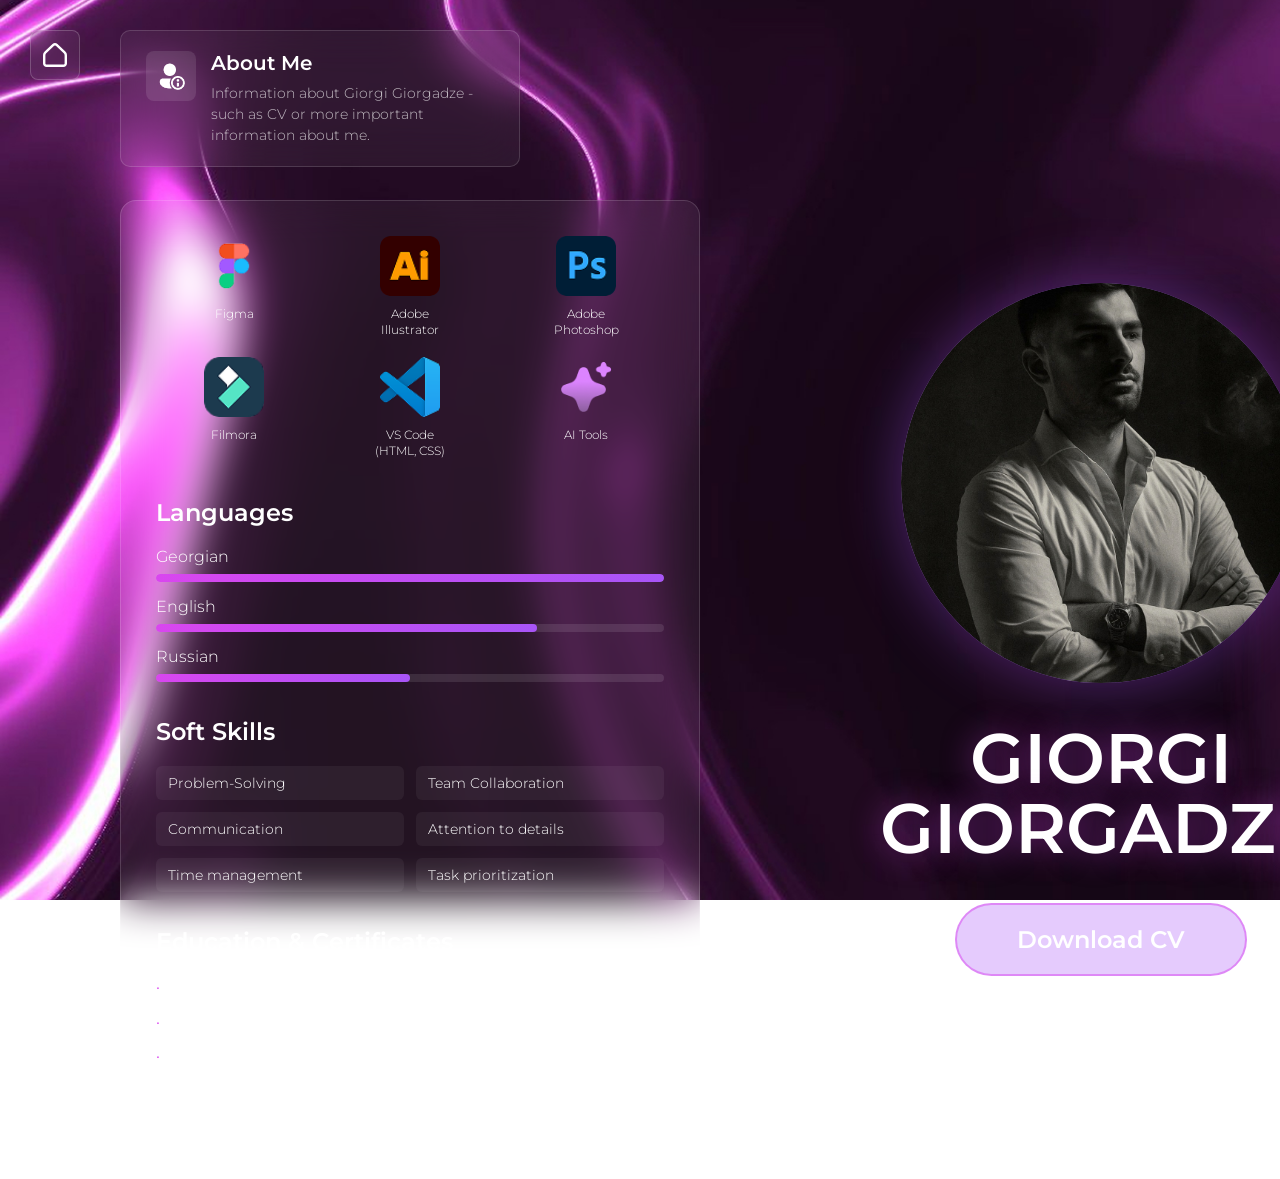
==== about.html @ b4e93c6a "Add files via upload" ====
<!DOCTYPE html>
<html lang="en">
<head>
    <meta charset="UTF-8">
    <meta name="viewport" content="width=device-width, initial-scale=1.0">
    <title>About Me - Giorgi Giorgadze</title>
    <link rel="preconnect" href="https://fonts.googleapis.com">
    <link rel="preconnect" href="https://fonts.gstatic.com" crossorigin>
    <link href="https://fonts.googleapis.com/css2?family=Montserrat:wght@300;600&display=swap" rel="stylesheet">
    <link rel="stylesheet" href="css/style.css">
</head>
<body class="about-page">
    <a href="index.html" class="home-button">
        <img src="assets/icons/home-icon.svg" alt="Home">
    </a>

    <div class="about-header-card">
        <div class="card-icon">
            <img src="assets/icons/user-icon.png" alt="About Me">
        </div>
        <div class="card-content">
            <h3>About Me</h3>
            <p>Information about Giorgi Giorgadze - such as CV or more important information about me.</p>
        </div>
    </div>

    <div class="about-container">
        <div class="left-panel">
            <div class="tools-section">
                <div class="tool-item">
                    <img src="assets/icons/figma.png" alt="Figma">
                    <span>Figma</span>
                </div>
                <div class="tool-item">
                    <img src="assets/icons/illustrator.png" alt="Adobe Illustrator">
                    <span>Adobe<br>Illustrator</span>
                </div>
                <div class="tool-item">
                    <img src="assets/icons/photoshop.png" alt="Adobe Photoshop">
                    <span>Adobe<br>Photoshop</span>
                </div>
                <div class="tool-item">
                    <img src="assets/icons/filmora.png" alt="Filmora">
                    <span>Filmora</span>
                </div>
                <div class="tool-item">
                    <img src="assets/icons/vscode.png" alt="VS Code">
                    <span>VS Code<br>(HTML, CSS)</span>
                </div>
                <div class="tool-item">
                    <img src="assets/icons/ai-tools.png" alt="AI Tools">
                    <span>AI Tools</span>
                </div>
            </div>

            <div class="languages-section">
                <h2>Languages</h2>
                <div class="language-item">
                    <span class="language-name">Georgian</span>
                    <div class="progress-bar">
                        <div class="progress-fill" style="width: 100%;"></div>
                    </div>
                </div>
                <div class="language-item">
                    <span class="language-name">English</span>
                    <div class="progress-bar">
                        <div class="progress-fill" style="width: 75%;"></div>
                    </div>
                </div>
                <div class="language-item">
                    <span class="language-name">Russian</span>
                    <div class="progress-bar">
                        <div class="progress-fill" style="width: 50%;"></div>
                    </div>
                </div>
            </div>

            <div class="soft-skills-section">
                <h2>Soft Skills</h2>
                <div class="skills-grid">
                    <span>Problem-Solving</span>
                    <span>Team Collaboration</span>
                    <span>Communication</span>
                    <span>Attention to details</span>
                    <span>Time management</span>
                    <span>Task prioritization</span>
                </div>
            </div>

            <div class="education-section">
                <h2>Education & Certificates</h2>
                <ul>
                    <li>Ilia State University - Faculty of Sciences and Arts</li>
                    <li>Foster Academy - Graphics Design (Full Course)</li>
                    <li>Skillwill - Graphics & UI/UX Design</li>
                </ul>
            </div>
        </div>

        <div class="right-panel">
            <div class="profile-section">
                <div class="profile-photo">
                    <img src="assets/profile/profile-photo.jpg" alt="Giorgi Giorgadze">
                </div>
                <h1 class="profile-name">
                    GIORGI<br>
                    GIORGADZE
                </h1>
                <a href="https://shorturl.at/78d50" class="download-cv-btn">Download CV</a>
            </div>
        </div>
    </div>
</body>
</html>
---- css/style.css ----
/* ===== GLOBAL RESET & BASE STYLES ===== */
* {
    margin: 0;
    padding: 0;
    box-sizing: border-box;
}

body {
    font-family: 'Montserrat', sans-serif;
    font-weight: 300;
    min-height: 100vh;
    overflow-x: hidden;
    position: relative;
}

/* ===== BACKGROUND STYLES FOR EACH PAGE ===== */
.main-page {
    background: linear-gradient(135deg, #001a33 0%, #003d5c 50%, #00506b 100%);
    background-image: url('../assets/backgrounds/main-bg.jpg');
    background-size: cover;
    background-position: center;
    background-attachment: fixed;
}

.about-page {
    background: linear-gradient(135deg, #2d0a3d 0%, #5a1578 50%, #8b2ca0 100%);
    background-image: url('../assets/backgrounds/about-bg.jpg');
    background-size: cover;
    background-position: center;
    background-attachment: fixed;
}

.portfolio-page {
    background: linear-gradient(135deg, #4a1f0a 0%, #8b3a1a 50%, #c55228 100%);
    background-image: url('../assets/backgrounds/portfolio-bg.jpg');
    background-size: cover;
    background-position: center;
    background-attachment: fixed;
}

.contact-page {
    background: linear-gradient(135deg, #4a5f0a 0%, #7ea514 50%, #a0d911 100%);
    background-image: url('../assets/backgrounds/contact-bg.jpg');
    background-size: cover;
    background-position: center;
    background-attachment: fixed;
}

/* ===== HOME BUTTON ===== */
.home-button {
    position: fixed;
    top: 30px;
    left: 30px;
    width: 50px;
    height: 50px;
    display: flex;
    align-items: center;
    justify-content: center;
    background: rgba(255, 255, 255, 0.05);
    border: 1px solid rgba(255, 255, 255, 0.2);
    border-radius: 8px;
    backdrop-filter: blur(10px);
    transition: all 0.3s ease;
    z-index: 1000;
    text-decoration: none;
}

.home-button:hover {
    background: rgba(255, 255, 255, 0.1);
    border-color: rgba(255, 255, 255, 0.4);
    transform: translateY(-2px);
}

.home-button img {
    width: 24px;
    height: 24px;
    filter: brightness(0) invert(1);
}

/* ===== MAIN PAGE STYLES ===== */
.container {
    min-height: 100vh;
    display: flex;
    padding: 40px;
    gap: 60px;
}

.left-section {
    flex: 0 0 500px;
    display: flex;
    align-items: center;
}

.navigation-cards {
    display: flex;
    flex-direction: column;
    gap: 30px;
    width: 100%;
}

.nav-card {
    display: flex;
    gap: 20px;
    padding: 25px;
    background: rgba(255, 255, 255, 0.05);
    border: 1px solid rgba(255, 255, 255, 0.15);
    border-radius: 12px;
    backdrop-filter: blur(20px);
    transition: all 0.4s ease;
    text-decoration: none;
    position: relative;
    overflow: hidden;
}

.nav-card::before {
    content: '';
    position: absolute;
    top: 0;
    left: -100%;
    width: 100%;
    height: 100%;
    background: linear-gradient(90deg, transparent, rgba(255, 255, 255, 0.1), transparent);
    transition: left 0.6s ease;
}

.nav-card:hover {
    background: rgba(255, 255, 255, 0.1);
    border-color: rgba(0, 255, 255, 0.5);
    transform: translateX(10px);
    box-shadow: 0 8px 32px rgba(0, 255, 255, 0.3);
}

.nav-card:hover::before {
    left: 100%;
}

.card-icon {
    width: 50px;
    height: 50px;
    display: flex;
    align-items: center;
    justify-content: center;
    background: rgba(255, 255, 255, 0.1);
    border-radius: 8px;
    flex-shrink: 0;
}

.card-icon img {
    width: 30px;
    height: 30px;
    filter: brightness(0) invert(1);
}

.card-content h3 {
    color: white;
    font-size: 20px;
    margin-bottom: 8px;
    font-weight: 600;
}

.card-content p {
    color: rgba(255, 255, 255, 0.7);
    font-size: 14px;
    line-height: 1.5;
    font-weight: 300;
}

.right-section {
    flex: 1;
    display: flex;
    align-items: center;
    justify-content: center;
}

.main-heading {
    font-size: 120px;
    font-weight: 600;
    line-height: 1.1;
    text-transform: uppercase;
    letter-spacing: -2px;
    
    /* GLASS TEXT EFFECT */
    color: rgba(255, 255, 255, 0.1);
    background: linear-gradient(135deg, 
                rgba(255, 255, 255, 0.9) 0%,
                rgba(255, 255, 255, 0.4) 50%,
                rgba(255, 255, 255, 0.8) 100%);
    -webkit-background-clip: text;
    -webkit-text-fill-color: transparent;
    background-clip: text;
    text-shadow: 0 0 40px rgba(0, 255, 255, 0.3),
                 0 0 80px rgba(0, 255, 255, 0.2),
                 2px 2px 4px rgba(0, 0, 0, 0.3);
    filter: drop-shadow(0 0 20px rgba(255, 255, 255, 0.5));
}

/* ===== ABOUT PAGE STYLES ===== */
.about-header-card,
.portfolio-header-card,
.contact-header-card {
    position: fixed;
    top: 30px;
    left: 120px;
    display: flex;
    gap: 15px;
    padding: 20px 25px;
    background: rgba(255, 255, 255, 0.05);
    border: 1px solid rgba(255, 255, 255, 0.15);
    border-radius: 10px;
    backdrop-filter: blur(20px);
    z-index: 999;
    max-width: 400px;
}

.about-container {
    display: flex;
    min-height: 100vh;
    padding: 120px 60px 40px 120px;
    gap: 100px;
    max-width: 1600px;
    margin: 0 auto;
}

.left-panel {
    flex: 0 0 580px;
    background: rgba(255, 255, 255, 0.05);
    border: 1px solid rgba(255, 255, 255, 0.15);
    border-radius: 16px;
    padding: 35px;
    backdrop-filter: blur(20px);
    height: fit-content;
    margin-top: 80px;
}

.tools-section {
    display: grid;
    grid-template-columns: repeat(3, 1fr);
    gap: 20px;
    margin-bottom: 40px;
}

.tool-item {
    display: flex;
    flex-direction: column;
    align-items: center;
    gap: 10px;
    text-align: center;
}

.tool-item img {
    width: 60px;
    height: 60px;
    border-radius: 10px;
}

.tool-item span {
    color: white;
    font-size: 12px;
    font-weight: 300;
    line-height: 1.3;
}

.languages-section,
.soft-skills-section,
.education-section {
    margin-bottom: 35px;
}

.languages-section h2,
.soft-skills-section h2,
.education-section h2 {
    color: white;
    font-size: 24px;
    margin-bottom: 20px;
    font-weight: 600;
}

.language-item {
    margin-bottom: 15px;
}

.language-name {
    color: white;
    font-size: 16px;
    font-weight: 300;
    display: block;
    margin-bottom: 8px;
}

.progress-bar {
    width: 100%;
    height: 8px;
    background: rgba(255, 255, 255, 0.1);
    border-radius: 10px;
    overflow: hidden;
}

.progress-fill {
    height: 100%;
    background: linear-gradient(90deg, #d946ef, #a855f7);
    border-radius: 10px;
    transition: width 1s ease;
}

.skills-grid {
    display: grid;
    grid-template-columns: repeat(2, 1fr);
    gap: 12px;
}

.skills-grid span {
    color: white;
    font-size: 14px;
    font-weight: 300;
    padding: 8px 12px;
    background: rgba(255, 255, 255, 0.05);
    border-radius: 6px;
}

.education-section ul {
    list-style: none;
}

.education-section li {
    color: white;
    font-size: 14px;
    font-weight: 300;
    line-height: 1.6;
    margin-bottom: 12px;
    padding-left: 15px;
    position: relative;
}

.education-section li::before {
    content: '•';
    position: absolute;
    left: 0;
    color: #d946ef;
}

.right-panel {
    flex: 1;
    display: flex;
    align-items: center;
    justify-content: flex-start;
    padding-left: 80px;
}

.profile-section {
    text-align: center;
}

.profile-photo {
    width: 400px;
    height: 400px;
    border-radius: 50%;
    overflow: hidden;
    margin: 0 auto 40px;
    background: linear-gradient(135deg, #c084fc 0%, #a855f7 100%);
    display: flex;
    align-items: center;
    justify-content: center;
    box-shadow: 0 0 60px rgba(168, 85, 247, 0.4);
}

.profile-photo img {
    width: 100%;
    height: 100%;
    object-fit: cover;
}

.profile-name {
    font-size: 90px;
    font-weight: 600;
    color: white;
    line-height: 1;
    margin-bottom: 40px;
    text-shadow: 0 0 30px rgba(216, 70, 239, 0.5);
}

.download-cv-btn {
    display: inline-block;
    padding: 20px 60px;
    background: rgba(168, 85, 247, 0.3);
    border: 2px solid rgba(216, 70, 239, 0.5);
    border-radius: 50px;
    color: white;
    font-size: 24px;
    font-weight: 600;
    text-decoration: none;
    transition: all 0.3s ease;
    backdrop-filter: blur(10px);
}

.download-cv-btn:hover {
    background: rgba(168, 85, 247, 0.5);
    border-color: rgba(216, 70, 239, 0.8);
    transform: translateY(-3px);
    box-shadow: 0 10px 40px rgba(216, 70, 239, 0.4);
}

/* ===== PORTFOLIO PAGE STYLES ===== */
.portfolio-container {
    padding: 150px 60px 40px 60px;
    max-width: 1200px;
    margin: 0 auto;
}

.portfolio-intro {
    font-size: 36px;
    color: white;
    text-align: center;
    margin-bottom: 15px;
    font-weight: 600;
    text-shadow: 0 0 20px rgba(255, 255, 255, 0.3);
    max-width: 800px;
    margin-left: auto;
    margin-right: auto;
}

.scroll-indicator {
    text-align: center;
    font-size: 28px;
    color: white;
    margin-bottom: 50px;
    animation: bounce 2s infinite;
}

@keyframes bounce {
    0%, 20%, 50%, 80%, 100% {
        transform: translateY(0);
    }
    40% {
        transform: translateY(-10px);
    }
    60% {
        transform: translateY(-5px);
    }
}

.portfolio-items {
    display: flex;
    flex-direction: column;
    gap: 40px;
}

.portfolio-item {
    display: flex;
    gap: 25px;
    align-items: flex-start;
}

.project-image {
    flex: 0 0 280px;
    width: 280px;
}

.project-image img {
    width: 100%;
    height: auto;
    border-radius: 8px;
    box-shadow: 0 4px 20px rgba(0, 0, 0, 0.4);
    transition: transform 0.3s ease;
    display: block;
}

.project-image img:hover {
    transform: scale(1.05);
}

.project-description {
    flex: 1;
    background: rgba(0, 0, 0, 0.3);
    border: 1px solid rgba(255, 255, 255, 0.1);
    border-radius: 10px;
    padding: 25px 30px;
    backdrop-filter: blur(15px);
    box-shadow: 0 4px 20px rgba(0, 0, 0, 0.3);
}

.project-description p {
    color: rgba(255, 255, 255, 0.9);
    font-size: 15px;
    font-weight: 300;
    line-height: 1.7;
}

.project-description strong {
    color: #fbbf24;
    font-weight: 600;
}

/* ===== CONTACT PAGE STYLES ===== */
.contact-container {
    min-height: 100vh;
    display: flex;
    flex-direction: column;
    align-items: center;
    justify-content: center;
    padding: 150px 40px 40px 40px;
}

.contact-heading {
    font-size: 72px;
    font-weight: 600;
    color: white;
    text-align: center;
    line-height: 1.3;
    margin-bottom: 80px;
    text-shadow: 0 0 30px rgba(160, 217, 17, 0.4);
}

.contact-info-box {
    width: 100%;
    max-width: 1100px;
    background: rgba(255, 255, 255, 0.05);
    border: 1px solid rgba(255, 255, 255, 0.15);
    border-radius: 16px;
    padding: 50px;
    backdrop-filter: blur(20px);
    display: flex;
    flex-direction: column;
    gap: 30px;
}

.contact-item {
    display: flex;
    align-items: center;
    gap: 20px;
    padding: 20px;
    background: rgba(255, 255, 255, 0.03);
    border-radius: 10px;
    transition: all 0.3s ease;
}

.contact-item:hover {
    background: rgba(255, 255, 255, 0.08);
    transform: translateX(10px);
}

.contact-icon {
    width: 50px;
    height: 50px;
    flex-shrink: 0;
}

.contact-item a {
    color: white;
    font-size: 24px;
    font-weight: 300;
    text-decoration: none;
    transition: color 0.3s ease;
}

.contact-item a:hover {
    color: #a0d911;
}

/* ===== RESPONSIVE DESIGN ===== */
@media (min-width: 1800px) {
    /* Styles for 1920x1080 and larger screens */
    .about-container {
        max-width: 1800px;
        padding: 120px 100px 40px 150px;
        gap: 120px;
    }
    
    .left-panel {
        flex: 0 0 620px;
    }
    
    .right-panel {
        padding-left: 100px;
    }
    
    .profile-photo {
        width: 450px;
        height: 450px;
    }
    
    .profile-name {
        font-size: 100px;
    }
}

@media (max-width: 1400px) {
    .main-heading {
        font-size: 90px;
    }
    
    .profile-name {
        font-size: 70px;
    }
}

@media (max-width: 1200px) {
    .container {
        flex-direction: column;
        gap: 40px;
    }
    
    .left-section {
        flex: none;
        width: 100%;
    }
    
    .main-heading {
        font-size: 70px;
        text-align: center;
    }
    
    .about-container {
        flex-direction: column;
        padding: 150px 40px 40px 40px;
    }
    
    .left-panel {
        flex: none;
        width: 100%;
        margin-top: 0;
    }
    
    .right-panel {
        padding-left: 0;
        justify-content: center;
    }
}

@media (max-width: 768px) {
    /* TABLET & MOBILE STYLES */
    
    /* Main heading text */
    .main-heading {
        font-size: 48px;
        padding: 40px 20px;
    }
    
    /* Navigation cards */
    .navigation-cards {
        gap: 20px;
    }
    
    .nav-card {
        padding: 20px;
    }
    
    .card-content h3 {
        font-size: 18px;
    }
    
    .card-content p {
        font-size: 13px;
    }
    
    /* Header cards on other pages */
    .about-header-card,
    .portfolio-header-card,
    .contact-header-card {
        left: 90px;
        max-width: calc(100% - 110px);
        padding: 15px 20px;
    }
    
    /* About page */
    .about-container {
        padding: 130px 20px 40px 20px;
    }
    
    .left-panel {
        padding: 25px;
    }
    
    .tools-section {
        grid-template-columns: repeat(3, 1fr);
        gap: 15px;
    }
    
    .tool-item img {
        width: 50px;
        height: 50px;
    }
    
    .tool-item span {
        font-size: 11px;
    }
    
    .languages-section h2,
    .soft-skills-section h2,
    .education-section h2 {
        font-size: 20px;
    }
    
    .profile-photo {
        width: 250px;
        height: 250px;
        margin-bottom: 30px;
    }
    
    .profile-name {
        font-size: 48px;
        margin-bottom: 30px;
    }
    
    .download-cv-btn {
        padding: 15px 40px;
        font-size: 18px;
    }
    
    /* Portfolio page */
    .portfolio-container {
        padding: 130px 20px 40px 20px;
    }
    
    .portfolio-intro {
        font-size: 28px;
        margin-bottom: 20px;
    }
    
    .portfolio-item {
        flex-direction: column;
        gap: 20px;
    }
    
    .project-image {
        flex: none;
        width: 100%;
        max-width: 350px;
        margin: 0 auto;
    }
    
    .project-description {
        padding: 20px;
    }
    
    .project-description p {
        font-size: 14px;
    }
    
    /* Contact page */
    .contact-container {
        padding: 130px 20px 40px 20px;
    }
    
    .contact-heading {
        font-size: 42px;
        margin-bottom: 50px;
    }
    
    .contact-info-box {
        padding: 30px 20px;
        gap: 20px;
    }
    
    .contact-item {
        padding: 15px;
        flex-direction: column;
        text-align: center;
        gap: 15px;
    }
    
    .contact-item a {
        font-size: 16px;
    }
    
    .contact-icon {
        width: 40px;
        height: 40px;
    }
}

@media (max-width: 480px) {
    /* SMALL MOBILE PHONES */
    
    /* Home button */
    .home-button {
        top: 20px;
        left: 20px;
        width: 45px;
        height: 45px;
    }
    
    /* Main page */
    .container {
        padding: 30px 15px;
    }
    
    .main-heading {
        font-size: 32px;
        padding: 30px 15px;
    }
    
    .nav-card {
        padding: 15px;
    }
    
    .card-icon {
        width: 40px;
        height: 40px;
    }
    
    .card-icon img {
        width: 24px;
        height: 24px;
    }
    
    .card-content h3 {
        font-size: 16px;
        margin-bottom: 6px;
    }
    
    .card-content p {
        font-size: 12px;
    }
    
    /* Header cards */
    .about-header-card,
    .portfolio-header-card,
    .contact-header-card {
        left: 80px;
        max-width: calc(100% - 100px);
        padding: 12px 15px;
    }
    
    .about-header-card h3,
    .portfolio-header-card h3,
    .contact-header-card h3 {
        font-size: 14px;
    }
    
    .about-header-card p,
    .portfolio-header-card p,
    .contact-header-card p {
        font-size: 11px;
    }
    
    /* About page */
    .about-container,
    .portfolio-container,
    .contact-container {
        padding: 120px 15px 30px 15px;
    }
    
    .left-panel {
        padding: 20px;
    }
    
    .tools-section {
        grid-template-columns: repeat(2, 1fr);
        gap: 12px;
    }
    
    .tool-item img {
        width: 45px;
        height: 45px;
    }
    
    .tool-item span {
        font-size: 10px;
    }
    
    .languages-section h2,
    .soft-skills-section h2,
    .education-section h2 {
        font-size: 18px;
        margin-bottom: 15px;
    }
    
    .language-name {
        font-size: 14px;
    }
    
    .skills-grid {
        grid-template-columns: 1fr;
        gap: 10px;
    }
    
    .skills-grid span {
        font-size: 13px;
        padding: 10px;
    }
    
    .education-section li {
        font-size: 13px;
    }
    
    .profile-photo {
        width: 200px;
        height: 200px;
        margin-bottom: 25px;
    }
    
    .profile-name {
        font-size: 36px;
        margin-bottom: 25px;
    }
    
    .download-cv-btn {
        padding: 12px 30px;
        font-size: 16px;
    }
    
    /* Portfolio page */
    .portfolio-intro {
        font-size: 22px;
    }
    
    .scroll-indicator {
        font-size: 24px;
        margin-bottom: 30px;
    }
    
    .portfolio-items {
        gap: 30px;
    }
    
    .project-image {
        max-width: 100%;
    }
    
    .project-description {
        padding: 18px;
    }
    
    .project-description p {
        font-size: 13px;
        line-height: 1.6;
    }
    
    /* Contact page */
    .contact-heading {
        font-size: 28px;
        line-height: 1.4;
        margin-bottom: 40px;
    }
    
    .contact-info-box {
        padding: 25px 15px;
    }
    
    .contact-item a {
        font-size: 14px;
        word-break: break-word;
    }
}

@media (max-width: 375px) {
    /* VERY SMALL PHONES (iPhone SE, etc) */
    
    .main-heading {
        font-size: 28px;
    }
    
    .profile-name {
        font-size: 32px;
    }
    
    .contact-heading {
        font-size: 24px;
    }
    
    .portfolio-intro {
        font-size: 20px;
    }
    
    .download-cv-btn {
        padding: 10px 25px;
        font-size: 14px;
    }
}

/* ===== SMOOTH SCROLLING ===== */
html {
    scroll-behavior: smooth;
}

/* ===== SELECTION COLOR ===== */
::selection {
    background: rgba(0, 255, 255, 0.3);
    color: white;
}
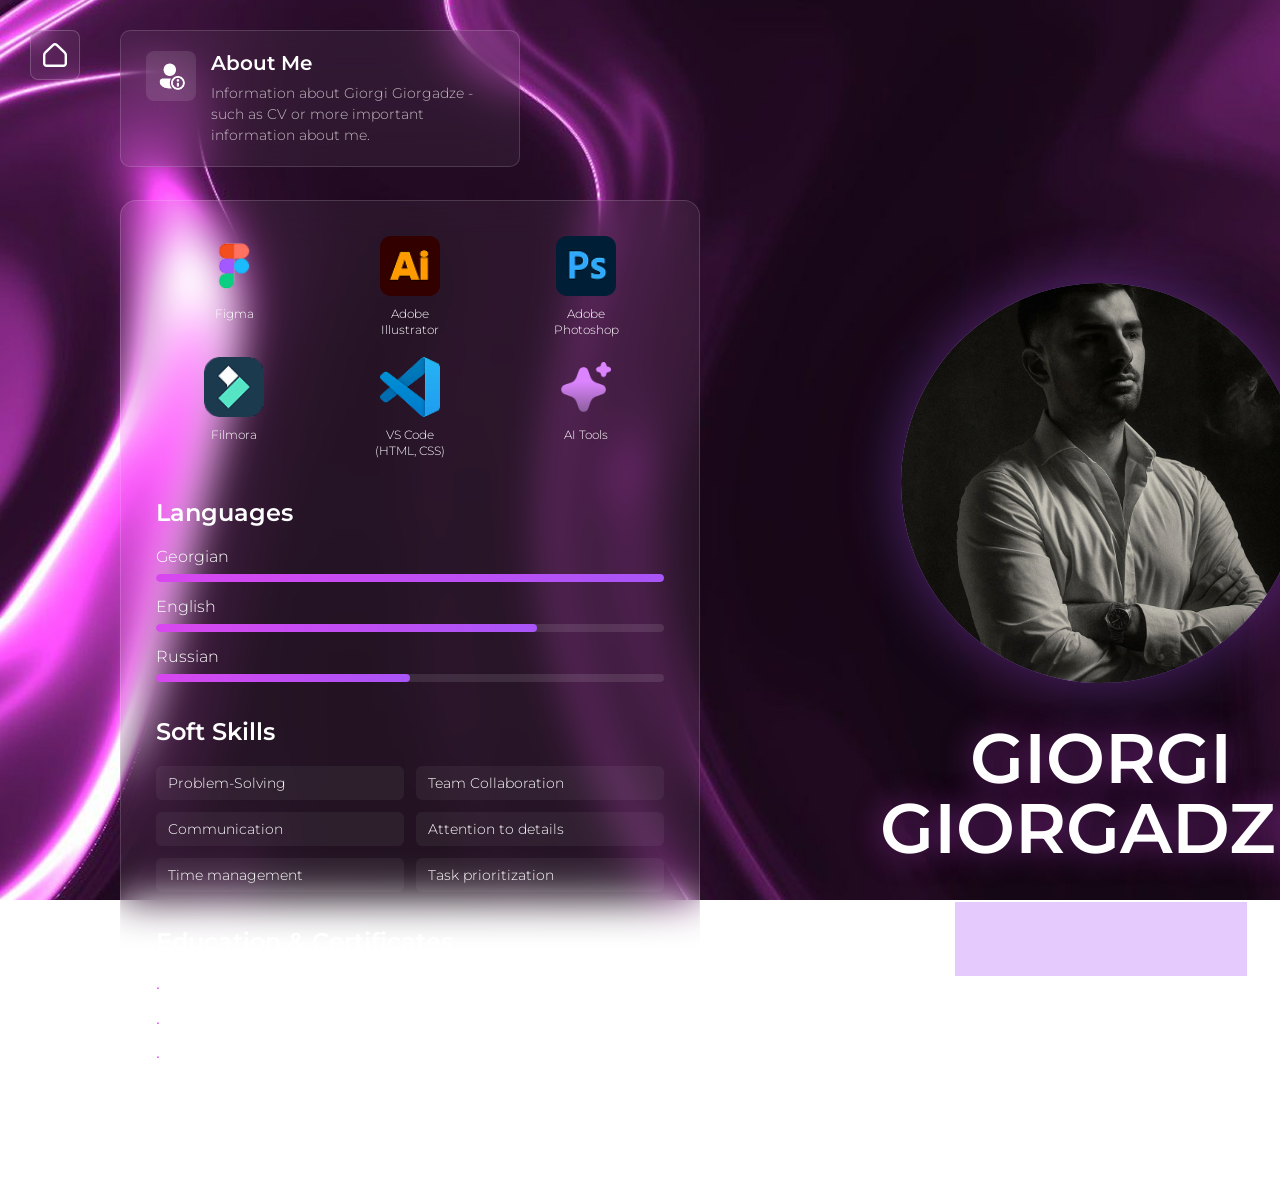
==== commit 3ac738af: "Update about.html" ====
--- a/about.html
+++ b/about.html
@@ -106,7 +106,7 @@
                     GIORGI<br>
                     GIORGADZE
                 </h1>
-                <a href="https://shorturl.at/78d50" class="download-cv-btn">Download CV</a>
+                <a href="https://drive.google.com/file/d/1xeW04xgI5haJp83Qq_HJw0sbUDSoI-HP/view?usp=sharing" class="download-cv-btn">Download CV</a>
             </div>
         </div>
     </div>
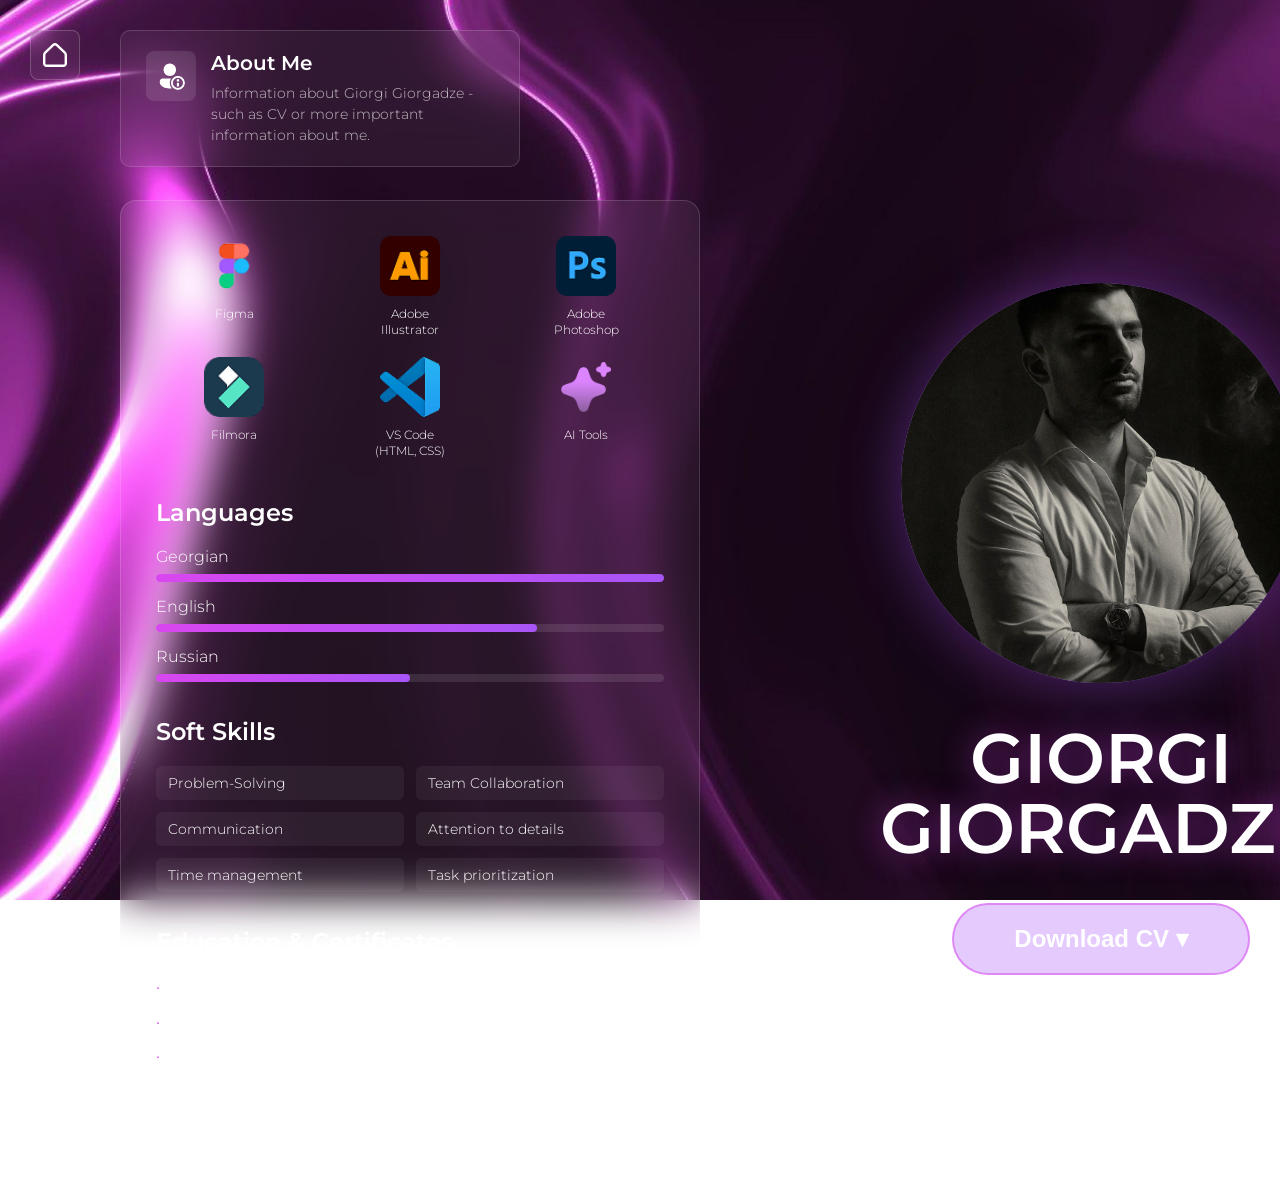
==== commit 723fa8a1: "Update about.html" ====
--- a/about.html
+++ b/about.html
@@ -100,13 +100,20 @@
         <div class="right-panel">
             <div class="profile-section">
                 <div class="profile-photo">
-                    <img src="assets/profile/profile-photo.jpg" alt="Giorgi Giorgadze">
+                    <img src="assets/profiles/profile-photo.jpg" alt="Giorgi Giorgadze">
                 </div>
                 <h1 class="profile-name">
                     GIORGI<br>
                     GIORGADZE
                 </h1>
-                <a href="https://drive.google.com/file/d/1xeW04xgI5haJp83Qq_HJw0sbUDSoI-HP/view?usp=sharing" class="download-cv-btn">Download CV</a>
+                <div class="dropdown">
+                    <button class="download-cv-btn">Download CV ▾</button>
+                    <div class="dropdown-content">
+                        <a href="assets/cv/CV - Giorgi Giorgadze (IT).pdf" id="cv-it">Download CV (IT)</a>
+                        <a href="assets/cv/CV - Giorgi Giorgadze (Graphics Designer).pdf" id="cv-graphics">Download CV (Graphics Designer)</a>
+                        <a href="assets/cv/CV - Giorgi Giorgadze (UI UX Designer).pdf" id="cv-uiux">Download CV (UI/UX Designer)</a>
+                    </div>
+                </div>
             </div>
         </div>
     </div>
--- a/css/style.css
+++ b/css/style.css
@@ -399,6 +399,51 @@
     box-shadow: 0 10px 40px rgba(216, 70, 239, 0.4);
 }
 
+/* ===== DROPDOWN ===== */
+.dropdown {
+    position: relative;
+    display: inline-block;
+}
+
+.dropdown-content {
+    opacity: 0;
+    visibility: hidden;
+    position: absolute;
+    top: 100%;
+    left: 50%;
+    transform: translateX(-50%) translateY(-10px);
+    background: rgba(168, 85, 247, 0.3);
+    border: 2px solid rgba(216, 70, 239, 0.5);
+    border-radius: 12px;
+    backdrop-filter: blur(10px);
+    min-width: 270px;
+    text-align: center;
+    z-index: 100;
+    transition: opacity 0.3s ease, transform 0.3s ease;
+}
+
+.dropdown-content a {
+    display: block;
+    padding: 12px 20px;
+    color: white;
+    font-size: 18px;
+    font-weight: 600;
+    text-decoration: none;
+    transition: background 0.2s ease;
+    margin: 4px 0; /* spacing between items */
+}
+
+.dropdown-content a:hover {
+    background: rgba(168, 85, 247, 0.5);
+}
+
+.dropdown:hover .dropdown-content {
+    opacity: 1;
+    visibility: visible;
+    transform: translateX(-50%) translateY(0);
+}
+
+
 /* ===== PORTFOLIO PAGE STYLES ===== */
 .portfolio-container {
     padding: 150px 60px 40px 60px;
@@ -617,7 +662,6 @@
     .left-panel {
         flex: none;
         width: 100%;
-        margin-top: 0;
     }
     
     .right-panel {
@@ -627,344 +671,72 @@
 }
 
 @media (max-width: 768px) {
-    /* TABLET & MOBILE STYLES */
-    
-    /* Main heading text */
     .main-heading {
         font-size: 48px;
-        padding: 40px 20px;
-    }
-    
-    /* Navigation cards */
-    .navigation-cards {
-        gap: 20px;
-    }
-    
-    .nav-card {
-        padding: 20px;
-    }
-    
-    .card-content h3 {
-        font-size: 18px;
-    }
-    
-    .card-content p {
-        font-size: 13px;
-    }
-    
-    /* Header cards on other pages */
+    }
+    
+    .profile-photo {
+        width: 250px;
+        height: 250px;
+    }
+    
+    .profile-name {
+        font-size: 48px;
+    }
+    
+    .portfolio-item {
+        flex-direction: column;
+    }
+    
+    .project-image {
+        flex: none;
+        width: 100%;
+        max-width: 350px;
+        margin: 0 auto;
+    }
+    
+    .contact-heading {
+        font-size: 42px;
+    }
+    
+    .contact-item a {
+        font-size: 16px;
+    }
+    
+    .tools-section {
+        grid-template-columns: repeat(2, 1fr);
+    }
+    
+    .portfolio-intro {
+        font-size: 28px;
+    }
+}
+
+@media (max-width: 480px) {
+    .container,
+    .about-container,
+    .portfolio-container,
+    .contact-container {
+        padding: 120px 20px 20px 20px;
+    }
+    
+    .main-heading {
+        font-size: 36px;
+    }
+    
     .about-header-card,
     .portfolio-header-card,
     .contact-header-card {
         left: 90px;
         max-width: calc(100% - 110px);
-        padding: 15px 20px;
-    }
-    
-    /* About page */
-    .about-container {
-        padding: 130px 20px 40px 20px;
-    }
-    
-    .left-panel {
-        padding: 25px;
-    }
-    
-    .tools-section {
-        grid-template-columns: repeat(3, 1fr);
-        gap: 15px;
-    }
-    
-    .tool-item img {
-        width: 50px;
-        height: 50px;
-    }
-    
-    .tool-item span {
-        font-size: 11px;
-    }
-    
-    .languages-section h2,
-    .soft-skills-section h2,
-    .education-section h2 {
-        font-size: 20px;
-    }
-    
-    .profile-photo {
-        width: 250px;
-        height: 250px;
-        margin-bottom: 30px;
-    }
-    
-    .profile-name {
-        font-size: 48px;
-        margin-bottom: 30px;
-    }
-    
-    .download-cv-btn {
-        padding: 15px 40px;
-        font-size: 18px;
-    }
-    
-    /* Portfolio page */
-    .portfolio-container {
-        padding: 130px 20px 40px 20px;
-    }
-    
-    .portfolio-intro {
-        font-size: 28px;
-        margin-bottom: 20px;
-    }
-    
-    .portfolio-item {
-        flex-direction: column;
-        gap: 20px;
-    }
-    
-    .project-image {
-        flex: none;
-        width: 100%;
-        max-width: 350px;
-        margin: 0 auto;
-    }
-    
-    .project-description {
-        padding: 20px;
-    }
-    
-    .project-description p {
-        font-size: 14px;
-    }
-    
-    /* Contact page */
-    .contact-container {
-        padding: 130px 20px 40px 20px;
-    }
-    
-    .contact-heading {
-        font-size: 42px;
-        margin-bottom: 50px;
-    }
-    
-    .contact-info-box {
-        padding: 30px 20px;
-        gap: 20px;
-    }
-    
-    .contact-item {
-        padding: 15px;
-        flex-direction: column;
-        text-align: center;
-        gap: 15px;
-    }
-    
-    .contact-item a {
-        font-size: 16px;
-    }
-    
-    .contact-icon {
-        width: 40px;
-        height: 40px;
-    }
-}
-
-@media (max-width: 480px) {
-    /* SMALL MOBILE PHONES */
-    
-    /* Home button */
-    .home-button {
-        top: 20px;
-        left: 20px;
-        width: 45px;
-        height: 45px;
-    }
-    
-    /* Main page */
-    .container {
-        padding: 30px 15px;
-    }
-    
-    .main-heading {
-        font-size: 32px;
-        padding: 30px 15px;
-    }
-    
-    .nav-card {
-        padding: 15px;
-    }
-    
-    .card-icon {
-        width: 40px;
-        height: 40px;
-    }
-    
-    .card-icon img {
-        width: 24px;
-        height: 24px;
     }
     
     .card-content h3 {
         font-size: 16px;
-        margin-bottom: 6px;
     }
     
     .card-content p {
         font-size: 12px;
-    }
-    
-    /* Header cards */
-    .about-header-card,
-    .portfolio-header-card,
-    .contact-header-card {
-        left: 80px;
-        max-width: calc(100% - 100px);
-        padding: 12px 15px;
-    }
-    
-    .about-header-card h3,
-    .portfolio-header-card h3,
-    .contact-header-card h3 {
-        font-size: 14px;
-    }
-    
-    .about-header-card p,
-    .portfolio-header-card p,
-    .contact-header-card p {
-        font-size: 11px;
-    }
-    
-    /* About page */
-    .about-container,
-    .portfolio-container,
-    .contact-container {
-        padding: 120px 15px 30px 15px;
-    }
-    
-    .left-panel {
-        padding: 20px;
-    }
-    
-    .tools-section {
-        grid-template-columns: repeat(2, 1fr);
-        gap: 12px;
-    }
-    
-    .tool-item img {
-        width: 45px;
-        height: 45px;
-    }
-    
-    .tool-item span {
-        font-size: 10px;
-    }
-    
-    .languages-section h2,
-    .soft-skills-section h2,
-    .education-section h2 {
-        font-size: 18px;
-        margin-bottom: 15px;
-    }
-    
-    .language-name {
-        font-size: 14px;
-    }
-    
-    .skills-grid {
-        grid-template-columns: 1fr;
-        gap: 10px;
-    }
-    
-    .skills-grid span {
-        font-size: 13px;
-        padding: 10px;
-    }
-    
-    .education-section li {
-        font-size: 13px;
-    }
-    
-    .profile-photo {
-        width: 200px;
-        height: 200px;
-        margin-bottom: 25px;
-    }
-    
-    .profile-name {
-        font-size: 36px;
-        margin-bottom: 25px;
-    }
-    
-    .download-cv-btn {
-        padding: 12px 30px;
-        font-size: 16px;
-    }
-    
-    /* Portfolio page */
-    .portfolio-intro {
-        font-size: 22px;
-    }
-    
-    .scroll-indicator {
-        font-size: 24px;
-        margin-bottom: 30px;
-    }
-    
-    .portfolio-items {
-        gap: 30px;
-    }
-    
-    .project-image {
-        max-width: 100%;
-    }
-    
-    .project-description {
-        padding: 18px;
-    }
-    
-    .project-description p {
-        font-size: 13px;
-        line-height: 1.6;
-    }
-    
-    /* Contact page */
-    .contact-heading {
-        font-size: 28px;
-        line-height: 1.4;
-        margin-bottom: 40px;
-    }
-    
-    .contact-info-box {
-        padding: 25px 15px;
-    }
-    
-    .contact-item a {
-        font-size: 14px;
-        word-break: break-word;
-    }
-}
-
-@media (max-width: 375px) {
-    /* VERY SMALL PHONES (iPhone SE, etc) */
-    
-    .main-heading {
-        font-size: 28px;
-    }
-    
-    .profile-name {
-        font-size: 32px;
-    }
-    
-    .contact-heading {
-        font-size: 24px;
-    }
-    
-    .portfolio-intro {
-        font-size: 20px;
-    }
-    
-    .download-cv-btn {
-        padding: 10px 25px;
-        font-size: 14px;
     }
 }
 
